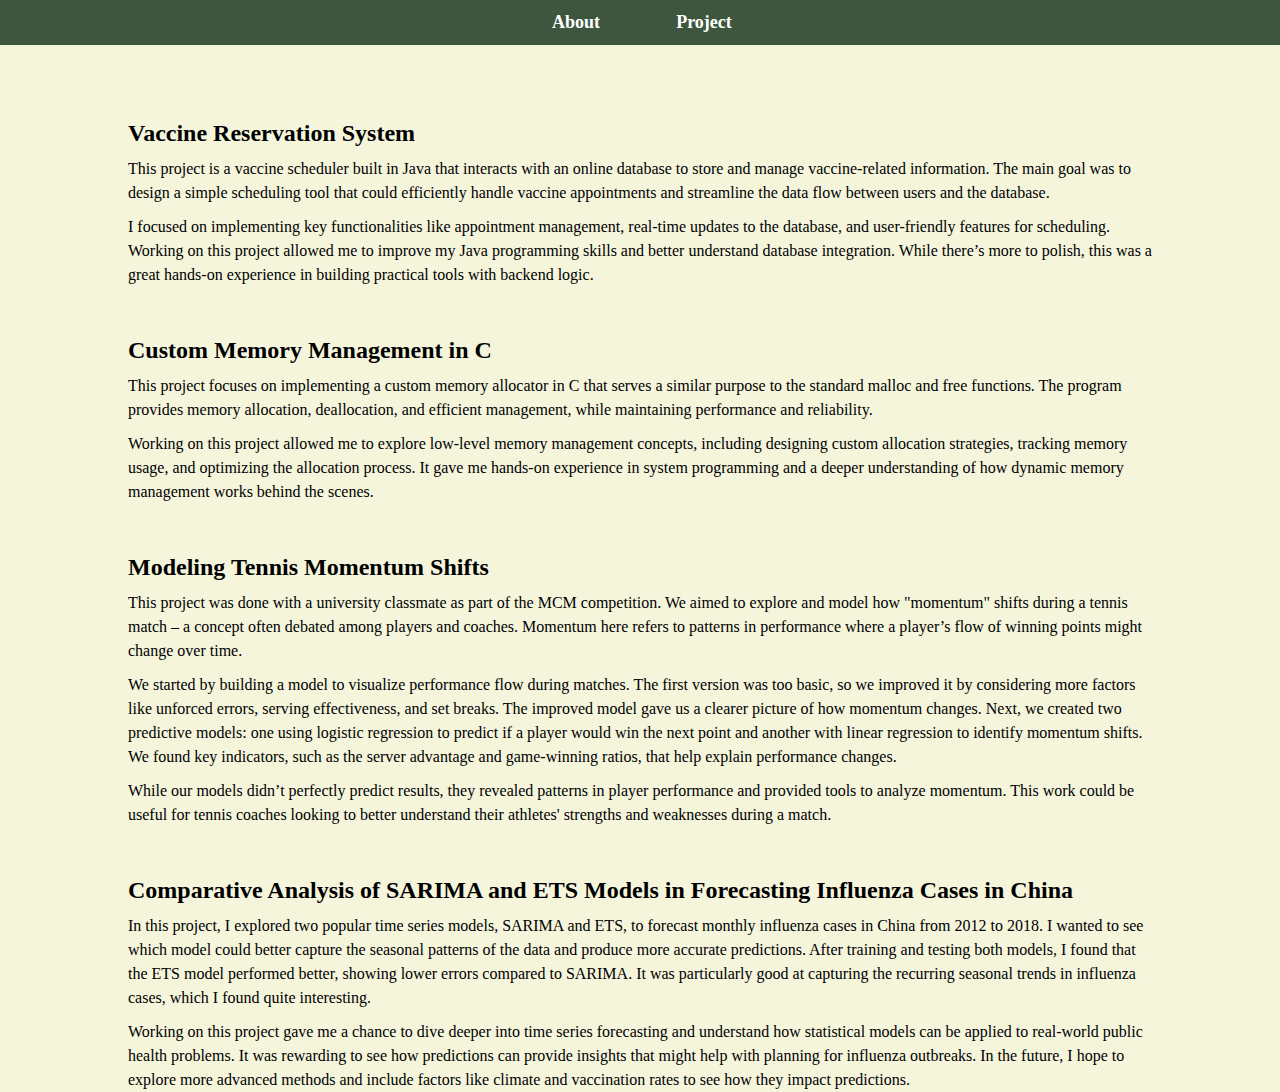
==== project.html @ 2798a9dc "add project page" ====
<!DOCTYPE html>
<html>
  <head>
    <meta charset="utf-8">
    <title>Project</title>
    <link rel="stylesheet" type="text/css" href="style.css">
  </head>

  <body>
    <div class="header">
      <nav class="navbar">
        <ul>
          <il><a href="index.html">About</a></il>
          <il><a href="project.html">Project</a></il>
        </ul>
      </nav>
    </div>
    <div class="format1">
      <div class="block1"> 
        <div class="projects">
          <div class="p1">
            <a href="https://github.com/yuhanz15/Vaccine-Reservation-System-HW6CSE414"><h2>Vaccine Reservation System</h2></a>
            <p>
              This project is a vaccine scheduler built in Java that interacts with an online 
              database to store and manage vaccine-related information. The main goal was to 
              design a simple scheduling tool that could efficiently handle vaccine appointments 
              and streamline the data flow between users and the database.
            </p>
            <p>
              I focused on implementing key functionalities like appointment management, real-time 
              updates to the database, and user-friendly features for scheduling. Working on this 
              project allowed me to improve my Java programming skills and better understand database 
              integration. While there’s more to polish, this was a great hands-on experience in 
              building practical tools with backend logic.
            </p>
          </div>
  
          <div class="p2">
            <a href="https://github.com/yuhanz15/Custom-Memory-Management-in-C-HW6CSE374"><h2>Custom Memory Management in C</h2></a>
            <p>
              This project focuses on implementing a custom memory allocator in C that serves a 
              similar purpose to the standard malloc and free functions. The program provides 
              memory allocation, deallocation, and efficient management, while maintaining 
              performance and reliability.
            </p>
            <p>
              Working on this project allowed me to explore low-level memory management concepts, 
              including designing custom allocation strategies, tracking memory usage, and 
              optimizing the allocation process. It gave me hands-on experience in system programming 
              and a deeper understanding of how dynamic memory management works behind the scenes.
            </p>
          </div>
  
          <div class="p3">
            <h2>Modeling Tennis Momentum Shifts</h2>
            <p>
              This project was done with a university classmate as part of the MCM competition. 
              We aimed to explore and model how "momentum" shifts during a tennis match – a 
              concept often debated among players and coaches. Momentum here refers to patterns 
              in performance where a player’s flow of winning points might change over time.
            </p>
            <p>
              We started by building a model to visualize performance flow during matches. 
              The first version was too basic, so we improved it by considering more factors 
              like unforced errors, serving effectiveness, and set breaks. The improved model 
              gave us a clearer picture of how momentum changes. Next, we created two 
              predictive models: one using logistic regression to predict if a player would 
              win the next point and another with linear regression to identify momentum shifts. 
              We found key indicators, such as the server advantage and game-winning ratios, 
              that help explain performance changes.
            </p>
            <p>
              While our models didn’t perfectly predict results, they revealed patterns 
              in player performance and provided tools to analyze momentum. This work could 
              be useful for tennis coaches looking to better understand their athletes' 
              strengths and weaknesses during a match.
            </p>
          </div>
  
          <div class="p4">
            <h2>
              Comparative Analysis of SARIMA and ETS Models in Forecasting Influenza Cases in China
            </h2>
            <p>
              In this project, I explored two popular time series models, SARIMA and ETS, 
              to forecast monthly influenza cases in China from 2012 to 2018. I wanted to 
              see which model could better capture the seasonal patterns of the data and 
              produce more accurate predictions. After training and testing both models, 
              I found that the ETS model performed better, showing lower errors compared 
              to SARIMA. It was particularly good at capturing the recurring seasonal 
              trends in influenza cases, which I found quite interesting.
            </p>
            <p>
              Working on this project gave me a chance to dive deeper into time series 
              forecasting and understand how statistical models can be applied to 
              real-world public health problems. It was rewarding to see how predictions 
              can provide insights that might help with planning for influenza outbreaks. 
              In the future, I hope to explore more advanced methods and include factors 
              like climate and vaccination rates to see how they impact predictions.
            </p>
          </div>
        </div>
      </div>
    </div>
  </body>
</html>
---- style.css ----
/* overall format setup */
* {
    margin: 0;
    padding: 0;
    box-sizing: border-box;
    outline: none;
    border: none;
    text-decoration: none;
    transition: .2s linear;
  }
  
  html {
    background-color: beige;
  }
  
  /* nav bar and select list #3F3D56*/
  .header {
    background-color: #3d563d;
    position: fixed;
    top: 0;
    left: 0;
    right: 0;
    z-index: 1000;
    align-items: center;
    display: flex;
    justify-content: space-between;
  }
  
  .navbar {
    display: flex;
    margin: auto;
    position: center;
  }
  
  .navbar ul {
    display: flex;
  }
  
  .navbar ul il {
    list-style: none;
    width: 128px;
    text-align: center;
  }
  
  .navbar ul il a {
    font-weight: bold;
    width: 128px;
    font-size: 18px;
    line-height: 45px;
    color: white;
  }
  
  .navbar ul il a:hover {
    color: #00000081;
  }
  
  /* Paragraph setting */
  p {
    line-height: 1.5rem;
    margin: 0 0 10px;
    font-size: 16px;
  }

  h1 {
    margin: 0 0 10px;
  }




  /* Main page */
  .format {
    margin: 70px auto 0;
    min-width: 60%;
    max-width: 80%;
    display: flex;
    height: 100vh;
    background-color: beige;
    justify-content: center;
  }
  
  .block {
    display: flex;
    justify-content: center;
  }

  .photolink {
    padding: 20px;
  }
  
  .intro {
    padding: 20px;
    font-size: 12px;
  }
  
  /* Project page */
  .format1 {
    display: flex;
    margin-left: auto;
    margin-right: auto;
    min-width: 60%;
    max-width: 80%;
    height: 100vh;
    background-color: beige;
    justify-content: center;
  }

  .block1 {
    margin-top: 70px;
    justify-content: center;
  }

  .projects div {
    margin-top: 50px;
  }

  .projects h2 {
    font-size: 1.5em;
    margin: 0 0 10px;
  }

  .projects a { 
    color: black;
    text-decoration: none;
    font-weight: bold;
    transition: color 0.3s;
  }

  .projects a:hover {
    color: #0056b3;
  }

  
  /* Responsive Design */
  @media (max-width: 1024px) {
    .navbar ul li {
      width: 100px;
    }
    .navbar ul li a {
      font-size: 16px;
      line-height: 40px;
    }
    .format {
      flex-direction: column;
      align-items: center;
    }
    .photolink, .selfintro {
      padding: 15px;
    }
  }
  
  @media (max-width: 768px) {
    .navbar {
      flex-direction: column;
    }
    .navbar ul {
      flex-direction: column;
      align-items: center;
    }
    .navbar ul li {
      width: 80px;
    }
    .navbar ul li a {
      font-size: 14px;
      line-height: 35px;
    }
  }
  
  @media (max-width: 480px) {
    .navbar ul li {
      width: auto;
      text-align: center;
    }
    .navbar ul li a {
      font-size: 12px;
      line-height: 30px;
    }
    .format {
      margin-top: 20px;
      width: 100%;
    }
    .photolink, .selfintro {
      padding: 10px;
    }
  }
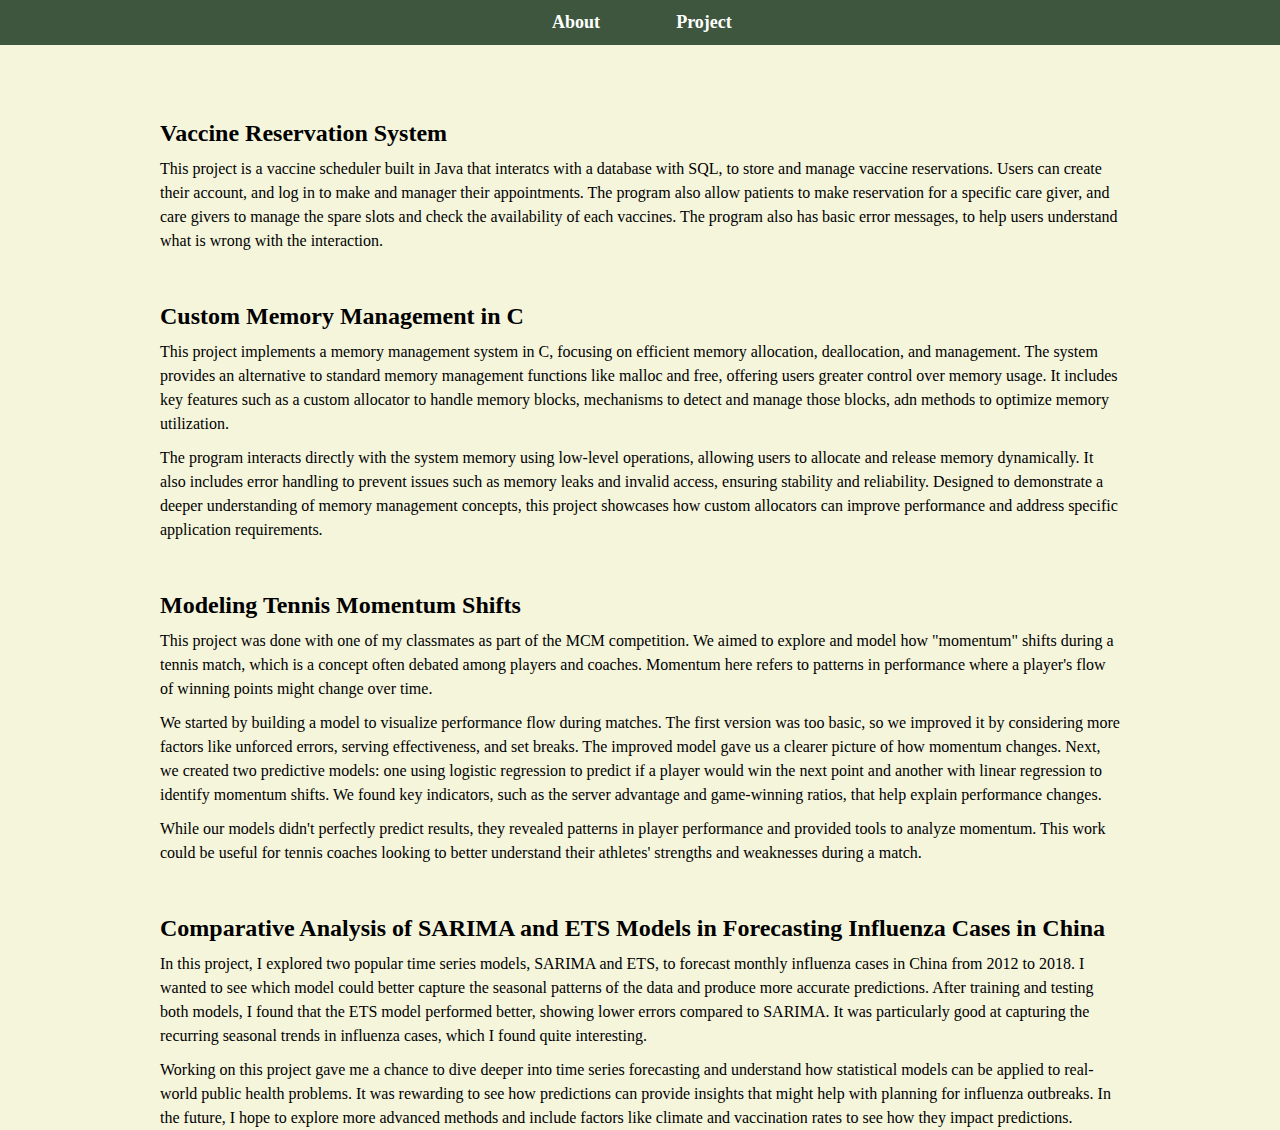
==== commit dd08ca67: "finish self introduction" ====
--- a/project.html
+++ b/project.html
@@ -21,43 +21,44 @@
           <div class="p1">
             <a href="https://github.com/yuhanz15/Vaccine-Reservation-System-HW6CSE414"><h2>Vaccine Reservation System</h2></a>
             <p>
-              This project is a vaccine scheduler built in Java that interacts with an online 
-              database to store and manage vaccine-related information. The main goal was to 
-              design a simple scheduling tool that could efficiently handle vaccine appointments 
-              and streamline the data flow between users and the database.
-            </p>
-            <p>
-              I focused on implementing key functionalities like appointment management, real-time 
-              updates to the database, and user-friendly features for scheduling. Working on this 
-              project allowed me to improve my Java programming skills and better understand database 
-              integration. While there’s more to polish, this was a great hands-on experience in 
-              building practical tools with backend logic.
+              This project is a vaccine scheduler built in Java that interatcs with a database
+              with SQL, to store and manage vaccine reservations. Users can create their account, 
+              and log in to make and manager their appointments. The program also allow patients 
+              to make reservation for a specific care giver, and care givers to manage the 
+              spare slots and check the availability of each vaccines. The program also has 
+              basic error messages, to help users understand what is wrong with the interaction.
             </p>
           </div>
   
           <div class="p2">
             <a href="https://github.com/yuhanz15/Custom-Memory-Management-in-C-HW6CSE374"><h2>Custom Memory Management in C</h2></a>
             <p>
-              This project focuses on implementing a custom memory allocator in C that serves a 
-              similar purpose to the standard malloc and free functions. The program provides 
-              memory allocation, deallocation, and efficient management, while maintaining 
-              performance and reliability.
+              This project implements a memory management system in C, focusing on efficient 
+              memory allocation, deallocation, and management. The system provides an alternative 
+              to standard memory management functions like malloc and free, offering users greater 
+              control over memory usage. It includes key features such as a custom allocator to handle 
+              memory blocks, mechanisms to detect and manage those blocks, adn methods to optimize memory 
+              utilization. 
             </p>
             <p>
-              Working on this project allowed me to explore low-level memory management concepts, 
-              including designing custom allocation strategies, tracking memory usage, and 
-              optimizing the allocation process. It gave me hands-on experience in system programming 
-              and a deeper understanding of how dynamic memory management works behind the scenes.
+              The program interacts directly with the system memory using low-level operations, 
+              allowing users to allocate and release memory dynamically. It also includes error 
+              handling to prevent issues such as memory leaks and invalid access, ensuring 
+              stability and reliability. Designed to demonstrate a deeper understanding of 
+              memory management concepts, this project showcases how custom allocators can 
+              improve performance and address specific application requirements.
             </p>
           </div>
   
           <div class="p3">
-            <h2>Modeling Tennis Momentum Shifts</h2>
+            <a href="https://github.com/yuhanz15/ePortfolio/blob/main/Projects/Modeling%20Tennis%20Momentum%20Shifts.pdf"><h2>
+              Modeling Tennis Momentum Shifts
+            </h2></a>
             <p>
-              This project was done with a university classmate as part of the MCM competition. 
-              We aimed to explore and model how "momentum" shifts during a tennis match – a 
+              This project was done with one of my classmates as part of the MCM competition. 
+              We aimed to explore and model how "momentum" shifts during a tennis match, which is a 
               concept often debated among players and coaches. Momentum here refers to patterns 
-              in performance where a player’s flow of winning points might change over time.
+              in performance where a player's flow of winning points might change over time.
             </p>
             <p>
               We started by building a model to visualize performance flow during matches. 
@@ -70,7 +71,7 @@
               that help explain performance changes.
             </p>
             <p>
-              While our models didn’t perfectly predict results, they revealed patterns 
+              While our models didn't perfectly predict results, they revealed patterns 
               in player performance and provided tools to analyze momentum. This work could 
               be useful for tennis coaches looking to better understand their athletes' 
               strengths and weaknesses during a match.
@@ -78,9 +79,9 @@
           </div>
   
           <div class="p4">
-            <h2>
+            <a href="https://github.com/yuhanz15/ePortfolio/blob/main/Projects/Comparative%20Analysis.pdf"><h2>
               Comparative Analysis of SARIMA and ETS Models in Forecasting Influenza Cases in China
-            </h2>
+            </h2></a>
             <p>
               In this project, I explored two popular time series models, SARIMA and ETS, 
               to forecast monthly influenza cases in China from 2012 to 2018. I wanted to 
--- a/style.css
+++ b/style.css
@@ -71,8 +71,7 @@
   /* Main page */
   .format {
     margin: 70px auto 0;
-    min-width: 60%;
-    max-width: 80%;
+    max-width: 75%;
     display: flex;
     height: 100vh;
     background-color: beige;
@@ -90,7 +89,6 @@
   
   .intro {
     padding: 20px;
-    font-size: 12px;
   }
   
   /* Project page */
@@ -98,8 +96,7 @@
     display: flex;
     margin-left: auto;
     margin-right: auto;
-    min-width: 60%;
-    max-width: 80%;
+    max-width: 75%;
     height: 100vh;
     background-color: beige;
     justify-content: center;
